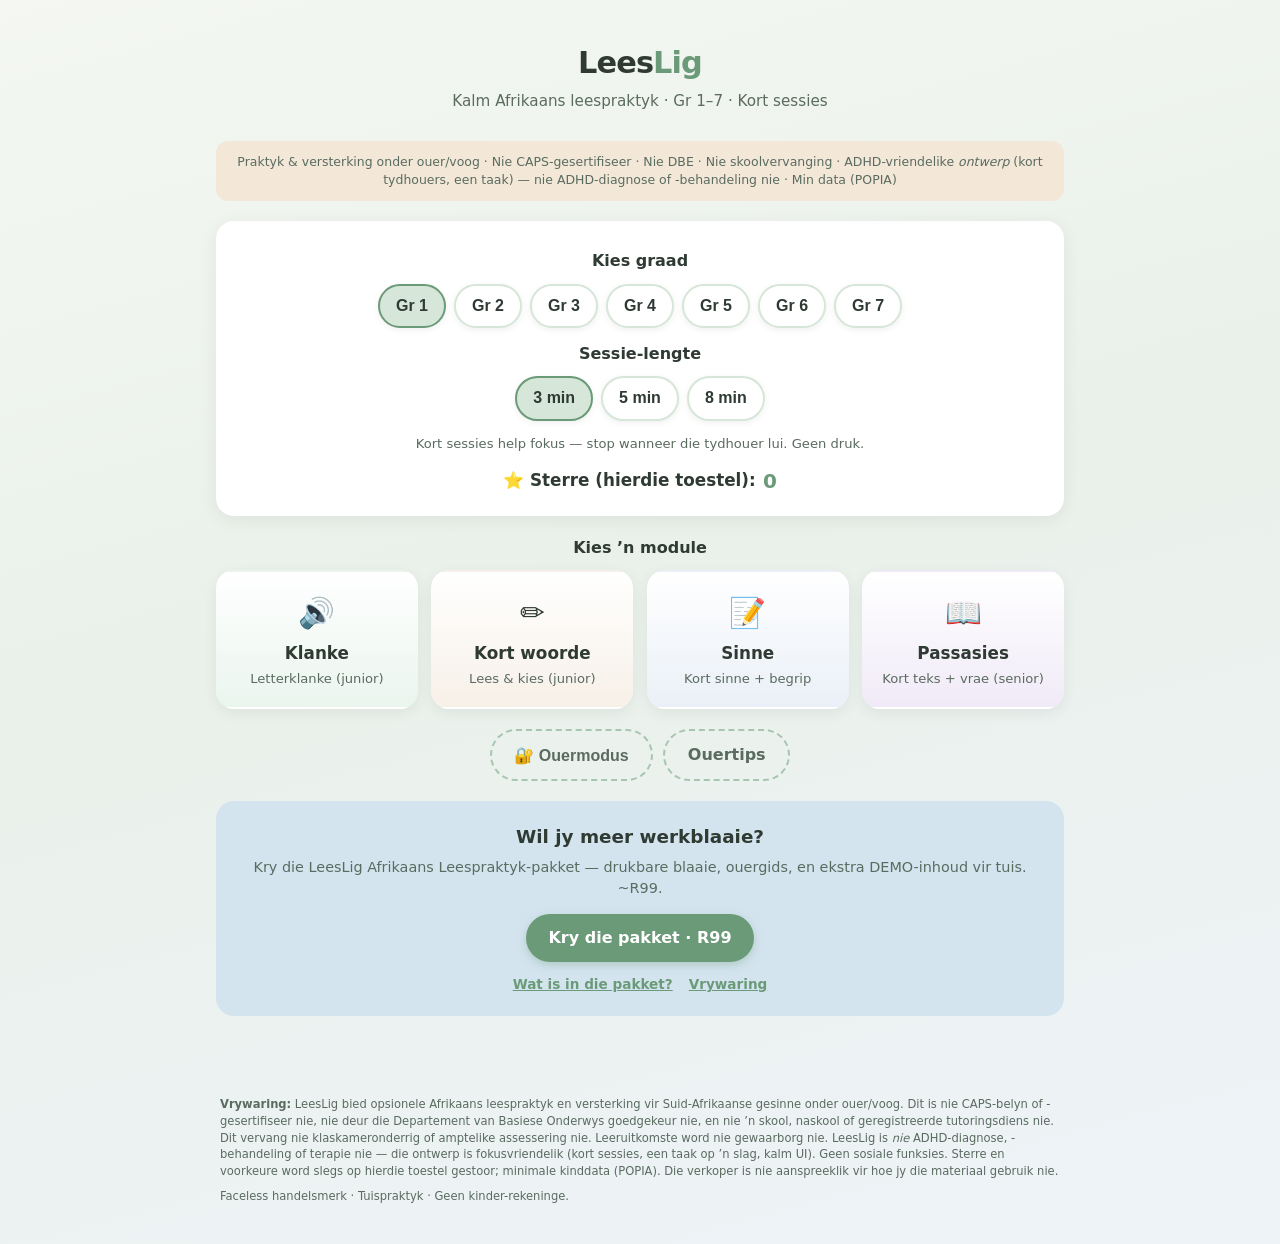
==== index.html @ b4834184 "Initial LeesLig MVP: Afrikaans reading practice Gr1–7 Static calm web app (grade/session pickers, kl" ====
<!DOCTYPE html>
<html lang="af">
<head>
  <meta charset="UTF-8" />
  <meta name="viewport" content="width=device-width, initial-scale=1" />
  <title>LeesLig — Afrikaans Leespraktyk (Gr 1–7) | SA</title>
  <meta name="description" content="Kalm, fokusvriendelike Afrikaans leespraktyk vir Suid-Afrikaanse kinders Gr 1–7. Kort sessies. Versterking onder ouer/voog — nie CAPS, nie ADHD-behandeling." />
  <link rel="stylesheet" href="css/styles.css" />
</head>
<body>
  <div class="wrap">
    <header class="site">
      <div class="logo">Lees<span>Lig</span></div>
      <p class="tagline">Kalm Afrikaans leespraktyk · Gr 1–7 · Kort sessies</p>
    </header>

    <div class="disclaimer-bar" role="note">
      Praktyk &amp; versterking onder ouer/voog · Nie CAPS-gesertifiseer · Nie DBE · Nie skoolvervanging ·
      ADHD-vriendelike <em>ontwerp</em> (kort tydhouers, een taak) — nie ADHD-diagnose of -behandeling nie · Min data (POPIA)
    </div>

    <!-- HOME -->
    <div id="home-view">
      <section class="setup-card">
        <h2 class="section-title">Kies graad</h2>
        <div class="grade-picker" id="grade-picker" role="group" aria-label="Graad">
          <button type="button" class="grade-btn active" data-grade="1">Gr 1</button>
          <button type="button" class="grade-btn" data-grade="2">Gr 2</button>
          <button type="button" class="grade-btn" data-grade="3">Gr 3</button>
          <button type="button" class="grade-btn" data-grade="4">Gr 4</button>
          <button type="button" class="grade-btn" data-grade="5">Gr 5</button>
          <button type="button" class="grade-btn" data-grade="6">Gr 6</button>
          <button type="button" class="grade-btn" data-grade="7">Gr 7</button>
        </div>

        <h2 class="section-title">Sessie-lengte</h2>
        <div class="session-picker" id="session-picker" role="group" aria-label="Sessie">
          <button type="button" class="session-btn active" data-mins="3">3 min</button>
          <button type="button" class="session-btn" data-mins="5">5 min</button>
          <button type="button" class="session-btn" data-mins="8">8 min</button>
        </div>
        <p class="hint">Kort sessies help fokus — stop wanneer die tydhouer lui. Geen druk.</p>

        <div class="stars-bar">
          <span>⭐ Sterre (hierdie toestel):</span>
          <span class="count" id="star-count">0</span>
        </div>
      </section>

      <h2 class="section-title">Kies ’n module</h2>
      <div class="modules" id="modules">
        <button type="button" class="mod-card sounds" data-module="sounds" id="mod-sounds">
          <span class="emoji" aria-hidden="true">🔊</span>
          <h3>Klanke</h3>
          <p>Letterklanke (junior)</p>
        </button>
        <button type="button" class="mod-card words" data-module="words" id="mod-words">
          <span class="emoji" aria-hidden="true">✏️</span>
          <h3>Kort woorde</h3>
          <p>Lees &amp; kies (junior)</p>
        </button>
        <button type="button" class="mod-card sentences" data-module="sentences" id="mod-sentences">
          <span class="emoji" aria-hidden="true">📝</span>
          <h3>Sinne</h3>
          <p>Kort sinne + begrip</p>
        </button>
        <button type="button" class="mod-card passages" data-module="passages" id="mod-passages">
          <span class="emoji" aria-hidden="true">📖</span>
          <h3>Passasies</h3>
          <p>Kort teks + vrae (senior)</p>
        </button>
      </div>

      <div class="parent-row">
        <button type="button" class="btn ghost" id="open-parent">🔐 Ouermodus</button>
        <a class="btn ghost" href="tips.html">Ouertips</a>
      </div>

      <div class="cta-box">
        <h2>Wil jy meer werkblaaie?</h2>
        <p>Kry die LeesLig Afrikaans Leespraktyk-pakket — drukbare blaaie, ouergids, en ekstra DEMO-inhoud vir tuis. ~R99.</p>
        <a class="btn" id="gumroad-cta" href="https://gumroad.com/l/PLACEHOLDER-leeslig" rel="noopener">Kry die pakket · R99</a>
        <div class="nav-links">
          <a href="pack/README.md">Wat is in die pakket?</a>
          <a href="pack/DISCLAIMER.md">Vrywaring</a>
        </div>
      </div>
    </div>

    <!-- PRACTICE -->
    <div class="practice-view" id="practice-view" hidden>
      <div class="practice-top">
        <button type="button" class="back-btn" id="back-home">← Tuis</button>
        <div class="timer-wrap" id="timer-wrap">
          <span class="timer-label">Tydhouer</span>
          <span class="timer" id="timer-display">3:00</span>
          <button type="button" class="btn tiny secondary" id="timer-toggle">Pouse</button>
        </div>
      </div>
      <div class="practice-card" id="practice-card">
        <p class="module-label" id="module-label">Klanke</p>
        <p class="prompt-hint" id="prompt-hint">Lees hardop of in jou kop</p>
        <div class="prompt-area" id="prompt-area"></div>
        <div class="choices" id="choices"></div>
        <div class="feedback" id="feedback" aria-live="polite"></div>
        <div class="controls">
          <button type="button" class="btn secondary" id="next-item">Volgende</button>
        </div>
      </div>
      <p class="session-note" id="session-note"></p>
    </div>

    <!-- PARENT GATE MODAL -->
    <div class="modal" id="parent-modal" hidden>
      <div class="modal-card" role="dialog" aria-labelledby="parent-title">
        <h2 id="parent-title">Ouermodus</h2>
        <p>Tik die antwoord om instellings oop te maak (kinders kan nie per ongeluk verander nie).</p>
        <p class="gate-q">Hoeveel is <strong>3 + 4</strong>?</p>
        <input type="number" id="parent-answer" inputmode="numeric" autocomplete="off" aria-label="Antwoord" />
        <div class="modal-actions">
          <button type="button" class="btn secondary" id="parent-cancel">Kanselleer</button>
          <button type="button" class="btn" id="parent-unlock">Ontsluit</button>
        </div>
        <p class="gate-err" id="gate-err" hidden>Probeer weer.</p>
      </div>
    </div>

    <!-- PARENT SETTINGS -->
    <div class="modal" id="settings-modal" hidden>
      <div class="modal-card" role="dialog" aria-labelledby="settings-title">
        <h2 id="settings-title">Ouersinstellings</h2>
        <label class="check-row">
          <input type="checkbox" id="opt-timer" checked />
          Wys sagte tydhouer
        </label>
        <label class="check-row">
          <input type="checkbox" id="opt-sound" />
          Sagte “goed so”-klank (opsioneel; stil by verstek)
        </label>
        <label class="check-row">
          <input type="checkbox" id="opt-demo-badge" checked />
          Wys DEMO-etiket op oefeninge
        </label>
        <button type="button" class="btn secondary block" id="reset-stars">Stel sterre terug (hierdie toestel)</button>
        <p class="hint">Geen kinder-rekeninge. Sterre bly slegs op hierdie toestel (localStorage). Minimale data — POPIA-vriendelik.</p>
        <div class="modal-actions">
          <button type="button" class="btn" id="settings-close">Klaar</button>
        </div>
      </div>
    </div>

    <!-- SESSION DONE -->
    <div class="modal" id="done-modal" hidden>
      <div class="modal-card" role="dialog" aria-labelledby="done-title">
        <h2 id="done-title">Sessie klaar ⭐</h2>
        <p id="done-msg">Goed gewerk. Kort en kalm is genoeg vir vandag.</p>
        <div class="modal-actions">
          <button type="button" class="btn" id="done-home">Terug tuis</button>
        </div>
      </div>
    </div>
  </div>

  <footer class="site">
    <p><strong>Vrywaring:</strong> LeesLig bied opsionele Afrikaans leespraktyk en versterking vir Suid-Afrikaanse gesinne onder ouer/voog. Dit is nie CAPS-belyn of -gesertifiseer nie, nie deur die Departement van Basiese Onderwys goedgekeur nie, en nie ’n skool, naskool of geregistreerde tutoringsdiens nie. Dit vervang nie klaskameronderrig of amptelike assessering nie. Leeruitkomste word nie gewaarborg nie. LeesLig is <em>nie</em> ADHD-diagnose, -behandeling of terapie nie — die ontwerp is fokusvriendelik (kort sessies, een taak op ’n slag, kalm UI). Geen sosiale funksies. Sterre en voorkeure word slegs op hierdie toestel gestoor; minimale kinddata (POPIA). Die verkoper is nie aanspreeklik vir hoe jy die materiaal gebruik nie.</p>
    <p style="margin-top:0.5rem;">Faceless handelsmerk · Tuispraktyk · Geen kinder-rekeninge.</p>
  </footer>

  <script src="js/content.js"></script>
  <script src="js/app.js"></script>
</body>
</html>
---- css/styles.css ----
:root {
  --bg: #F4F7F2;
  --bg2: #EAF1EA;
  --card: #FFFFFF;
  --ink: #2F3A33;
  --ink-soft: #5A6B60;
  --mint: #A8C5B0;
  --mint-deep: #6B9A78;
  --sage: #D6E6D8;
  --sand: #F3E8D8;
  --sky: #D4E4EF;
  --lavender: #E4DDF0;
  --coral: #E8A090;
  --star: #E6C35C;
  --shadow: rgba(47, 58, 51, 0.08);
  --radius: 18px;
  --font: "Segoe UI", system-ui, -apple-system, "Noto Sans", sans-serif;
}

* { box-sizing: border-box; margin: 0; padding: 0; }

body {
  font-family: var(--font);
  background: linear-gradient(165deg, var(--bg) 0%, var(--bg2) 45%, #EEF3F8 100%);
  color: var(--ink);
  min-height: 100vh;
  line-height: 1.5;
}

.wrap {
  max-width: 880px;
  margin: 0 auto;
  padding: 1.25rem 1rem 3rem;
}

header.site { text-align: center; padding: 1.25rem 0 0.75rem; }

.logo {
  font-size: 1.9rem;
  font-weight: 800;
  letter-spacing: -0.03em;
  color: var(--ink);
}
.logo span { color: var(--mint-deep); }

.tagline {
  color: var(--ink-soft);
  font-size: 0.95rem;
  margin-top: 0.3rem;
}

.disclaimer-bar {
  background: var(--sand);
  border-radius: 12px;
  padding: 0.75rem 1rem;
  font-size: 0.78rem;
  color: var(--ink-soft);
  margin: 1rem 0 1.25rem;
  text-align: center;
  line-height: 1.45;
}

.setup-card {
  background: var(--card);
  border-radius: var(--radius);
  padding: 1.25rem;
  box-shadow: 0 4px 18px var(--shadow);
  margin-bottom: 1.25rem;
}

.section-title {
  font-size: 1rem;
  font-weight: 700;
  margin: 0.5rem 0 0.65rem;
  text-align: center;
  color: var(--ink);
}

.grade-picker, .session-picker {
  display: flex;
  flex-wrap: wrap;
  gap: 0.5rem;
  justify-content: center;
  margin-bottom: 0.85rem;
}

.grade-btn, .session-btn {
  background: var(--card);
  border: 2px solid var(--sage);
  border-radius: 999px;
  padding: 0.7rem 1rem;
  min-width: 3.4rem;
  font-size: 1rem;
  font-weight: 700;
  color: var(--ink);
  cursor: pointer;
  box-shadow: 0 2px 6px var(--shadow);
  transition: border-color 0.15s, background 0.15s, transform 0.12s;
}
.grade-btn:hover, .session-btn:hover { transform: translateY(-1px); }
.grade-btn.active, .session-btn.active {
  border-color: var(--mint-deep);
  background: var(--sage);
}

.hint {
  text-align: center;
  font-size: 0.82rem;
  color: var(--ink-soft);
  margin: 0.35rem 0 0.75rem;
}

.stars-bar {
  display: flex;
  align-items: center;
  justify-content: center;
  gap: 0.45rem;
  font-size: 1.05rem;
  font-weight: 700;
  margin-top: 0.5rem;
}
.stars-bar .count { color: var(--mint-deep); font-size: 1.25rem; }

.modules {
  display: grid;
  grid-template-columns: repeat(auto-fit, minmax(160px, 1fr));
  gap: 0.85rem;
  margin-bottom: 1.25rem;
}

.mod-card {
  background: var(--card);
  border: 2px solid transparent;
  border-radius: var(--radius);
  padding: 1.15rem 0.9rem;
  text-align: center;
  cursor: pointer;
  box-shadow: 0 4px 14px var(--shadow);
  transition: transform 0.12s, border-color 0.15s;
  font: inherit;
  color: inherit;
}
.mod-card:hover { transform: translateY(-2px); border-color: var(--mint); }
.mod-card:focus-visible { outline: 3px solid var(--mint-deep); outline-offset: 2px; }
.mod-card .emoji { font-size: 1.85rem; display: block; margin-bottom: 0.35rem; }
.mod-card h3 { font-size: 1.05rem; margin-bottom: 0.2rem; }
.mod-card p { font-size: 0.82rem; color: var(--ink-soft); }
.mod-card.sounds { background: linear-gradient(180deg, #fff, #EAF5EE); }
.mod-card.words { background: linear-gradient(180deg, #fff, #F7F0E8); }
.mod-card.sentences { background: linear-gradient(180deg, #fff, #EAF0F7); }
.mod-card.passages { background: linear-gradient(180deg, #fff, #F0EAF7); }
.mod-card.disabled {
  opacity: 0.55;
  cursor: not-allowed;
  transform: none;
}

.parent-row {
  display: flex;
  gap: 0.65rem;
  justify-content: center;
  flex-wrap: wrap;
  margin-bottom: 1.25rem;
}

.cta-box {
  background: var(--sky);
  border-radius: var(--radius);
  padding: 1.35rem 1.2rem;
  text-align: center;
  margin-bottom: 1rem;
}
.cta-box h2 { font-size: 1.15rem; margin-bottom: 0.4rem; }
.cta-box p { font-size: 0.9rem; color: var(--ink-soft); margin-bottom: 0.9rem; }
.nav-links { margin-top: 0.75rem; display: flex; gap: 1rem; justify-content: center; flex-wrap: wrap; }
.nav-links a { color: var(--mint-deep); font-size: 0.85rem; font-weight: 600; }

.btn {
  display: inline-block;
  background: var(--mint-deep);
  color: #fff;
  border: none;
  border-radius: 999px;
  padding: 0.75rem 1.4rem;
  font-size: 1rem;
  font-weight: 700;
  cursor: pointer;
  text-decoration: none;
  box-shadow: 0 3px 10px rgba(107, 154, 120, 0.35);
  transition: filter 0.15s, transform 0.12s;
}
.btn:hover { filter: brightness(1.05); transform: translateY(-1px); }
.btn:focus-visible { outline: 3px solid var(--ink); outline-offset: 2px; }
.btn.secondary { background: var(--card); color: var(--ink); border: 2px solid var(--sage); box-shadow: none; }
.btn.ghost { background: transparent; color: var(--ink-soft); border: 2px dashed var(--mint); box-shadow: none; }
.btn.tiny { padding: 0.35rem 0.7rem; font-size: 0.8rem; }
.btn.block { display: block; width: 100%; margin: 0.75rem 0; }

/* Practice */
.practice-view[hidden] { display: none !important; }
.practice-view:not([hidden]) { display: block; }

.practice-top {
  display: flex;
  justify-content: space-between;
  align-items: center;
  gap: 0.75rem;
  margin-bottom: 0.85rem;
  flex-wrap: wrap;
}

.back-btn {
  background: var(--card);
  border: 2px solid var(--sage);
  border-radius: 999px;
  padding: 0.5rem 0.95rem;
  font-weight: 700;
  cursor: pointer;
  color: var(--ink);
}

.timer-wrap {
  display: flex;
  align-items: center;
  gap: 0.5rem;
  background: var(--card);
  border-radius: 999px;
  padding: 0.35rem 0.65rem 0.35rem 0.9rem;
  box-shadow: 0 2px 8px var(--shadow);
}
.timer-label { font-size: 0.75rem; color: var(--ink-soft); }
.timer { font-weight: 800; font-variant-numeric: tabular-nums; min-width: 3rem; }
.timer.warn { color: #B85C3A; }

.practice-card {
  background: var(--card);
  border-radius: var(--radius);
  padding: 1.5rem 1.2rem;
  box-shadow: 0 6px 22px var(--shadow);
  text-align: center;
  min-height: 280px;
}

.module-label {
  font-size: 0.8rem;
  font-weight: 700;
  text-transform: uppercase;
  letter-spacing: 0.06em;
  color: var(--mint-deep);
  margin-bottom: 0.35rem;
}

.prompt-hint { color: var(--ink-soft); font-size: 0.9rem; margin-bottom: 0.85rem; }

.prompt-area {
  font-size: 2rem;
  font-weight: 800;
  margin: 0.5rem 0 1.1rem;
  line-height: 1.35;
  word-break: break-word;
}
.prompt-area.passage {
  font-size: 1.15rem;
  font-weight: 600;
  text-align: left;
  background: var(--bg);
  border-radius: 14px;
  padding: 1rem;
  max-width: 36rem;
  margin-left: auto;
  margin-right: auto;
}
.prompt-area .demo-badge {
  display: inline-block;
  font-size: 0.65rem;
  font-weight: 800;
  background: var(--sand);
  color: var(--ink-soft);
  border-radius: 6px;
  padding: 0.15rem 0.45rem;
  margin-bottom: 0.5rem;
  letter-spacing: 0.04em;
}
.prompt-area .sound-big { font-size: 3.2rem; letter-spacing: 0.08em; }
.prompt-area .word-big { font-size: 2.6rem; }
.prompt-area .q { margin-top: 0.85rem; font-size: 1.1rem; font-weight: 700; color: var(--ink); }

.choices {
  display: flex;
  flex-wrap: wrap;
  gap: 0.65rem;
  justify-content: center;
  margin-bottom: 0.85rem;
}

.choice-btn {
  background: var(--sage);
  border: 2px solid transparent;
  border-radius: 14px;
  padding: 0.85rem 1.2rem;
  font-size: 1.15rem;
  font-weight: 700;
  cursor: pointer;
  color: var(--ink);
  min-width: 5.5rem;
  transition: background 0.12s, border-color 0.12s;
}
.choice-btn:hover { border-color: var(--mint-deep); }
.choice-btn.correct { background: #C5E6C8; border-color: var(--mint-deep); }
.choice-btn.wrong { background: #F5D5CE; border-color: var(--coral); }
.choice-btn:disabled { cursor: default; opacity: 0.95; }

.feedback {
  min-height: 1.5rem;
  font-weight: 700;
  margin-bottom: 0.75rem;
}
.feedback.ok { color: var(--mint-deep); }
.feedback.no { color: #A85A45; }

.controls { margin-top: 0.25rem; }
.session-note {
  text-align: center;
  font-size: 0.82rem;
  color: var(--ink-soft);
  margin-top: 0.85rem;
}

/* Modals */
.modal[hidden] { display: none !important; }
.modal {
  position: fixed;
  inset: 0;
  background: rgba(47, 58, 51, 0.45);
  display: flex;
  align-items: center;
  justify-content: center;
  padding: 1rem;
  z-index: 50;
}
.modal-card {
  background: var(--card);
  border-radius: var(--radius);
  padding: 1.5rem;
  max-width: 400px;
  width: 100%;
  box-shadow: 0 12px 40px rgba(0,0,0,0.18);
}
.modal-card h2 { margin-bottom: 0.5rem; font-size: 1.25rem; }
.modal-card p { font-size: 0.9rem; color: var(--ink-soft); margin-bottom: 0.75rem; }
.gate-q { font-size: 1.1rem !important; color: var(--ink) !important; }
.modal-card input[type="number"] {
  width: 100%;
  padding: 0.7rem;
  font-size: 1.2rem;
  border: 2px solid var(--sage);
  border-radius: 12px;
  margin-bottom: 0.75rem;
}
.modal-actions { display: flex; gap: 0.5rem; justify-content: flex-end; flex-wrap: wrap; }
.gate-err { color: #A85A45; font-weight: 700; }
.check-row {
  display: flex;
  align-items: center;
  gap: 0.55rem;
  margin: 0.55rem 0;
  font-size: 0.95rem;
  cursor: pointer;
}

footer.site {
  max-width: 880px;
  margin: 0 auto;
  padding: 1rem 1.25rem 2.5rem;
  font-size: 0.72rem;
  color: var(--ink-soft);
  line-height: 1.45;
}

@media (max-width: 520px) {
  .prompt-area { font-size: 1.55rem; }
  .prompt-area .sound-big { font-size: 2.4rem; }
  .prompt-area .word-big { font-size: 2rem; }
  .choice-btn { width: 100%; }
}
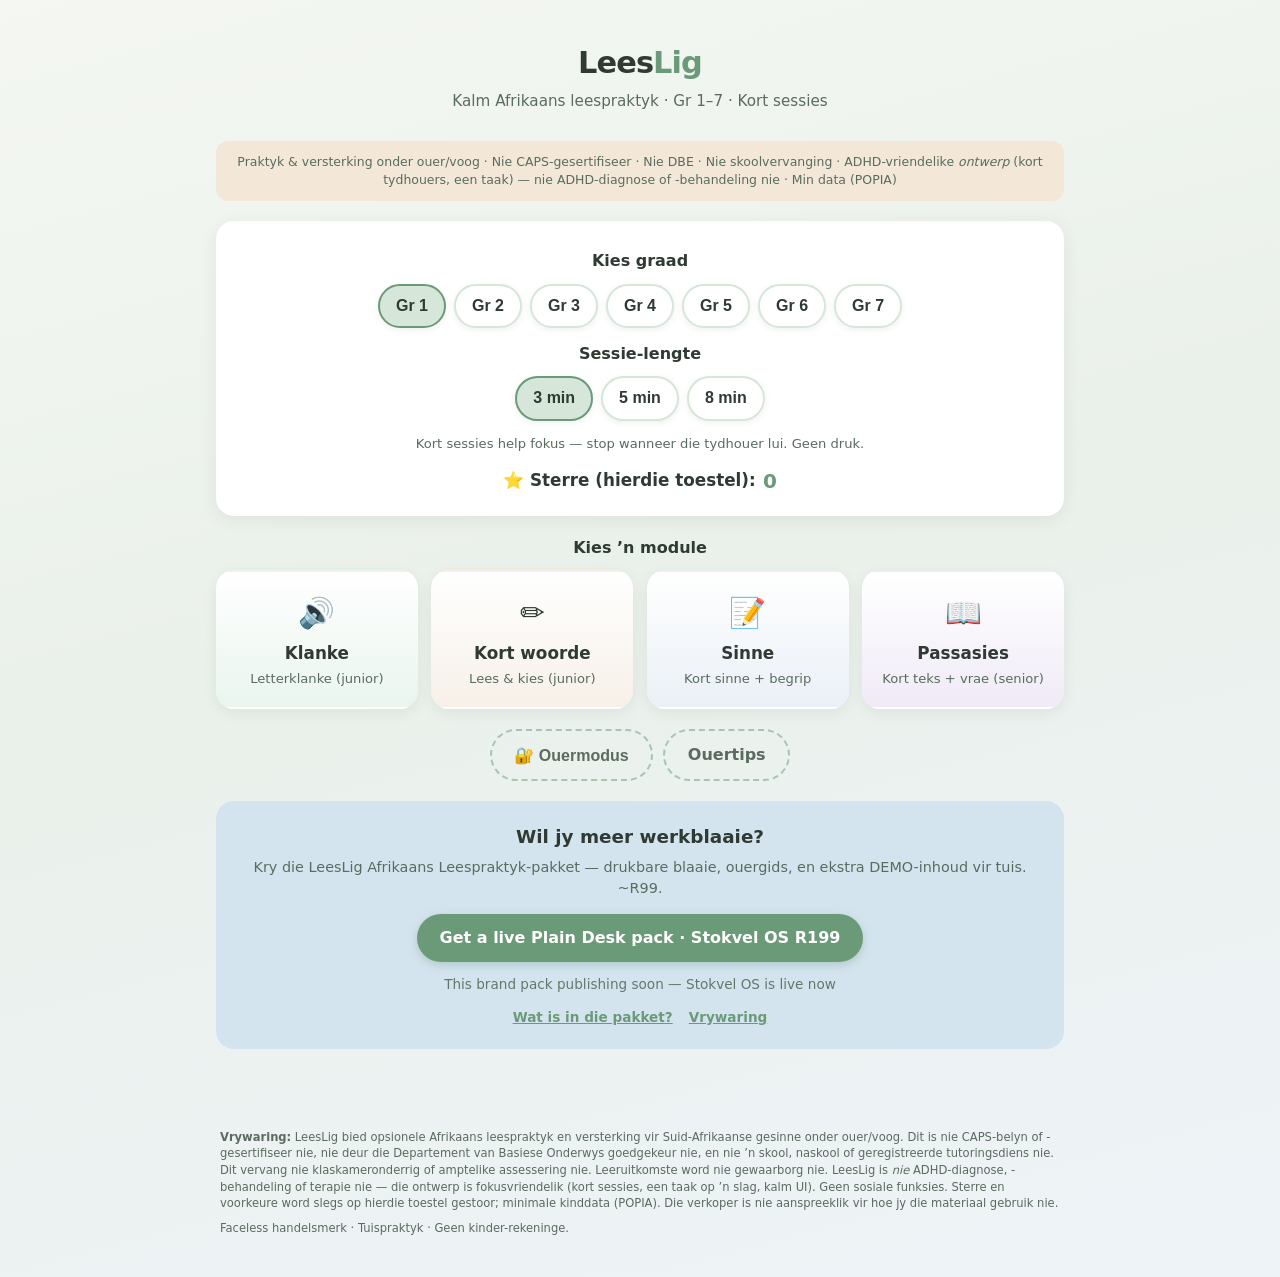
==== commit a84823a0: "Fix Gumroad CTA: point demos to live Stokvel pack Replace PLACEHOLDER / bare gumroad links with stof" ====
--- a/index.html
+++ b/index.html
@@ -79,7 +79,8 @@
       <div class="cta-box">
         <h2>Wil jy meer werkblaaie?</h2>
         <p>Kry die LeesLig Afrikaans Leespraktyk-pakket — drukbare blaaie, ouergids, en ekstra DEMO-inhoud vir tuis. ~R99.</p>
-        <a class="btn" id="gumroad-cta" href="https://gumroad.com/l/PLACEHOLDER-leeslig" rel="noopener">Kry die pakket · R99</a>
+        <a class="btn" id="gumroad-cta" href="https://stofficial.gumroad.com/l/ydbgne" target="_blank" rel="noopener">Get a live Plain Desk pack · Stokvel OS R199</a>
+        <p style="margin:0.75rem 0 0;font-size:0.85rem;opacity:0.9">This brand pack publishing soon — Stokvel OS is live now</p>
         <div class="nav-links">
           <a href="pack/README.md">Wat is in die pakket?</a>
           <a href="pack/DISCLAIMER.md">Vrywaring</a>
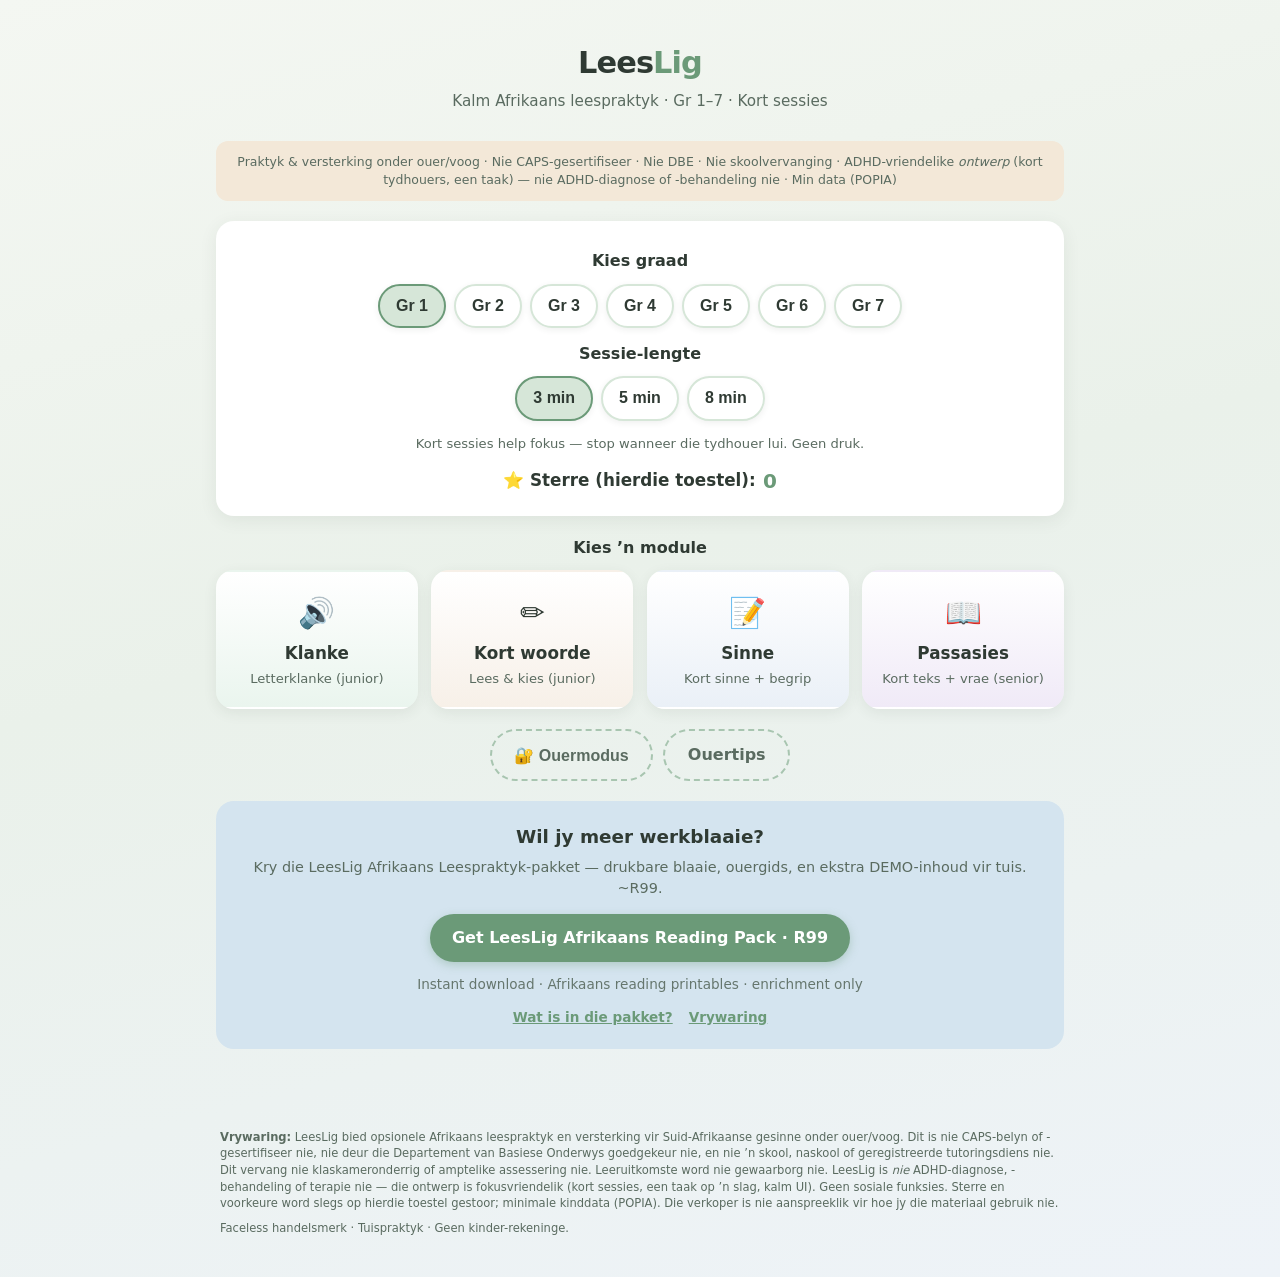
==== commit aa6d9a27: "Swap demo CTA to live LeesLig Gumroad SKU (dlksm)" ====
--- a/index.html
+++ b/index.html
@@ -79,8 +79,8 @@
       <div class="cta-box">
         <h2>Wil jy meer werkblaaie?</h2>
         <p>Kry die LeesLig Afrikaans Leespraktyk-pakket — drukbare blaaie, ouergids, en ekstra DEMO-inhoud vir tuis. ~R99.</p>
-        <a class="btn" id="gumroad-cta" href="https://stofficial.gumroad.com/l/ydbgne" target="_blank" rel="noopener">Get a live Plain Desk pack · Stokvel OS R199</a>
-        <p style="margin:0.75rem 0 0;font-size:0.85rem;opacity:0.9">This brand pack publishing soon — Stokvel OS is live now</p>
+        <a class="btn" id="gumroad-cta" href="https://stofficial.gumroad.com/l/dlksm" target="_blank" rel="noopener">Get LeesLig Afrikaans Reading Pack · R99</a>
+        <p style="margin:0.75rem 0 0;font-size:0.85rem;opacity:0.9">Instant download · Afrikaans reading printables · enrichment only</p>
         <div class="nav-links">
           <a href="pack/README.md">Wat is in die pakket?</a>
           <a href="pack/DISCLAIMER.md">Vrywaring</a>
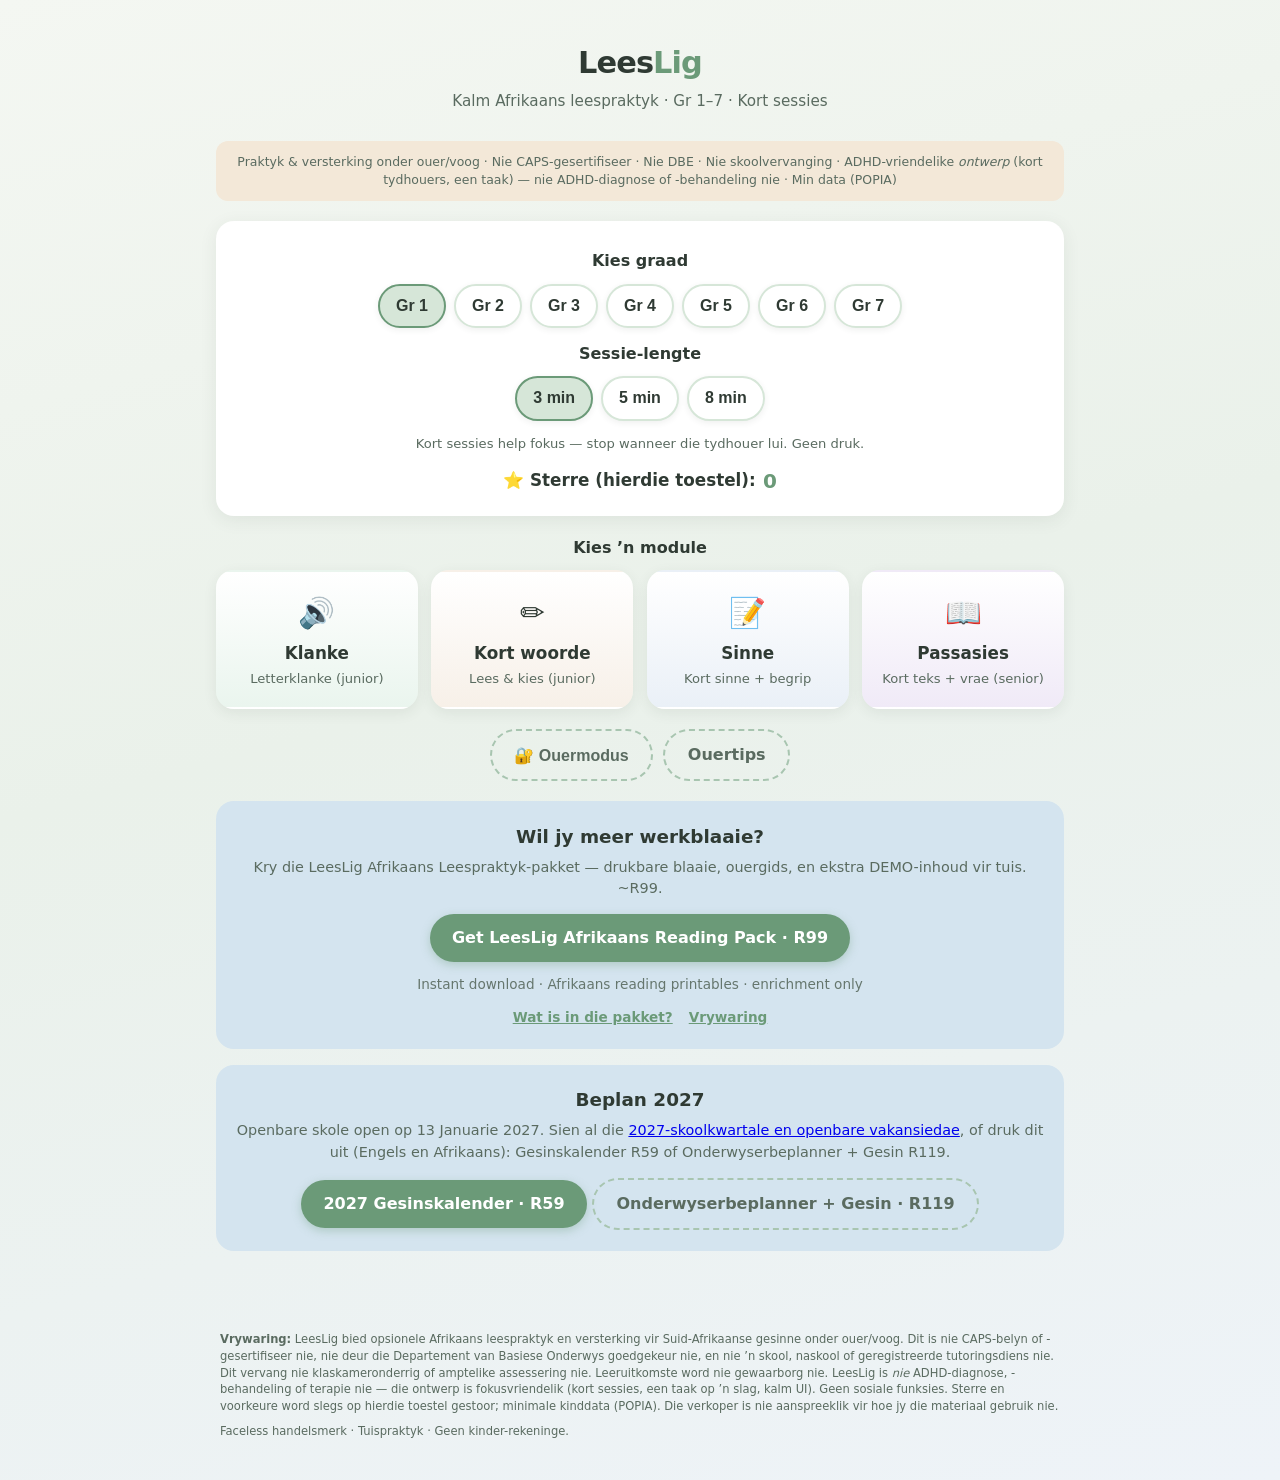
==== commit 49ff7e91: "Add Plan 2027 calendar callout" ====
--- a/index.html
+++ b/index.html
@@ -82,9 +82,15 @@
         <a class="btn" id="gumroad-cta" href="https://stofficial.gumroad.com/l/dlksm" target="_blank" rel="noopener">Get LeesLig Afrikaans Reading Pack · R99</a>
         <p style="margin:0.75rem 0 0;font-size:0.85rem;opacity:0.9">Instant download · Afrikaans reading printables · enrichment only</p>
         <div class="nav-links">
-          <a href="pack/README.md">Wat is in die pakket?</a>
-          <a href="pack/DISCLAIMER.md">Vrywaring</a>
+          <a href="https://stofficial.gumroad.com/l/dlksm" target="_blank" rel="noopener">Wat is in die pakket?</a>
+          <a href="DISCLAIMER.md">Vrywaring</a>
         </div>
+      </div>
+      <div class="cta-box">
+        <h2>Beplan 2027</h2>
+        <p>Openbare skole open op 13 Januarie 2027. Sien al die <a href="https://esteprinsloo101-web.github.io/plain-desk/2027-calendar/">2027-skoolkwartale en openbare vakansiedae</a>, of druk dit uit (Engels en Afrikaans): Gesinskalender R59 of Onderwyserbeplanner + Gesin R119.</p>
+        <a class="btn" href="https://stofficial.gumroad.com/l/sa-2027-calendar" target="_blank" rel="noopener">2027 Gesinskalender · R59</a>
+        <a class="btn ghost" href="https://stofficial.gumroad.com/l/sa-2027-teacher-planner" target="_blank" rel="noopener">Onderwyserbeplanner + Gesin · R119</a>
       </div>
     </div>
 
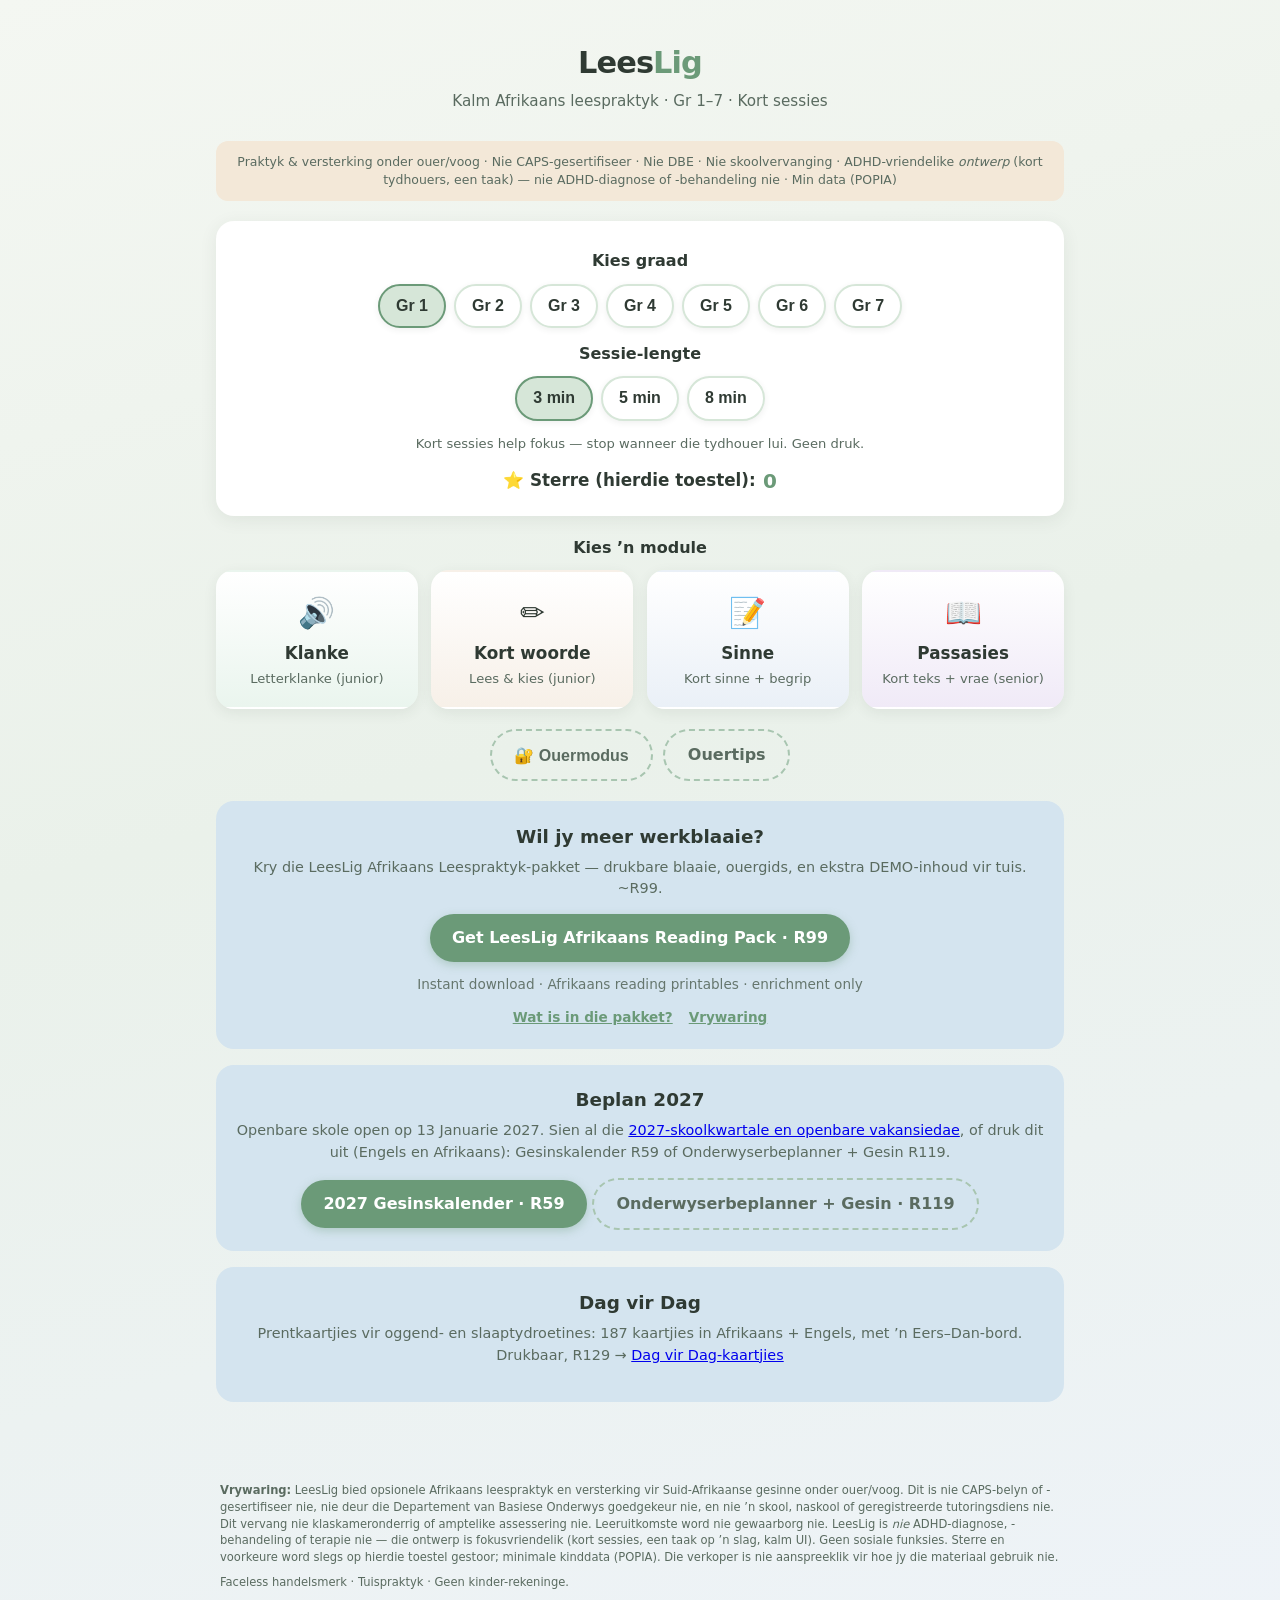
==== commit 9e6b9b81: "Voeg Dag vir Dag roetinekaartjies-callout by (Day by Day cards)" ====
--- a/index.html
+++ b/index.html
@@ -92,6 +92,10 @@
         <a class="btn" href="https://stofficial.gumroad.com/l/sa-2027-calendar" target="_blank" rel="noopener">2027 Gesinskalender · R59</a>
         <a class="btn ghost" href="https://stofficial.gumroad.com/l/sa-2027-teacher-planner" target="_blank" rel="noopener">Onderwyserbeplanner + Gesin · R119</a>
       </div>
+      <div class="cta-box">
+        <h2>Dag vir Dag</h2>
+        <p>Prentkaartjies vir oggend- en slaaptydroetines: 187 kaartjies in Afrikaans + Engels, met ’n Eers–Dan-bord. Drukbaar, R129 → <a href="https://stofficial.gumroad.com/l/axixhj" target="_blank" rel="noopener">Dag vir Dag-kaartjies</a></p>
+      </div>
     </div>
 
     <!-- PRACTICE -->
